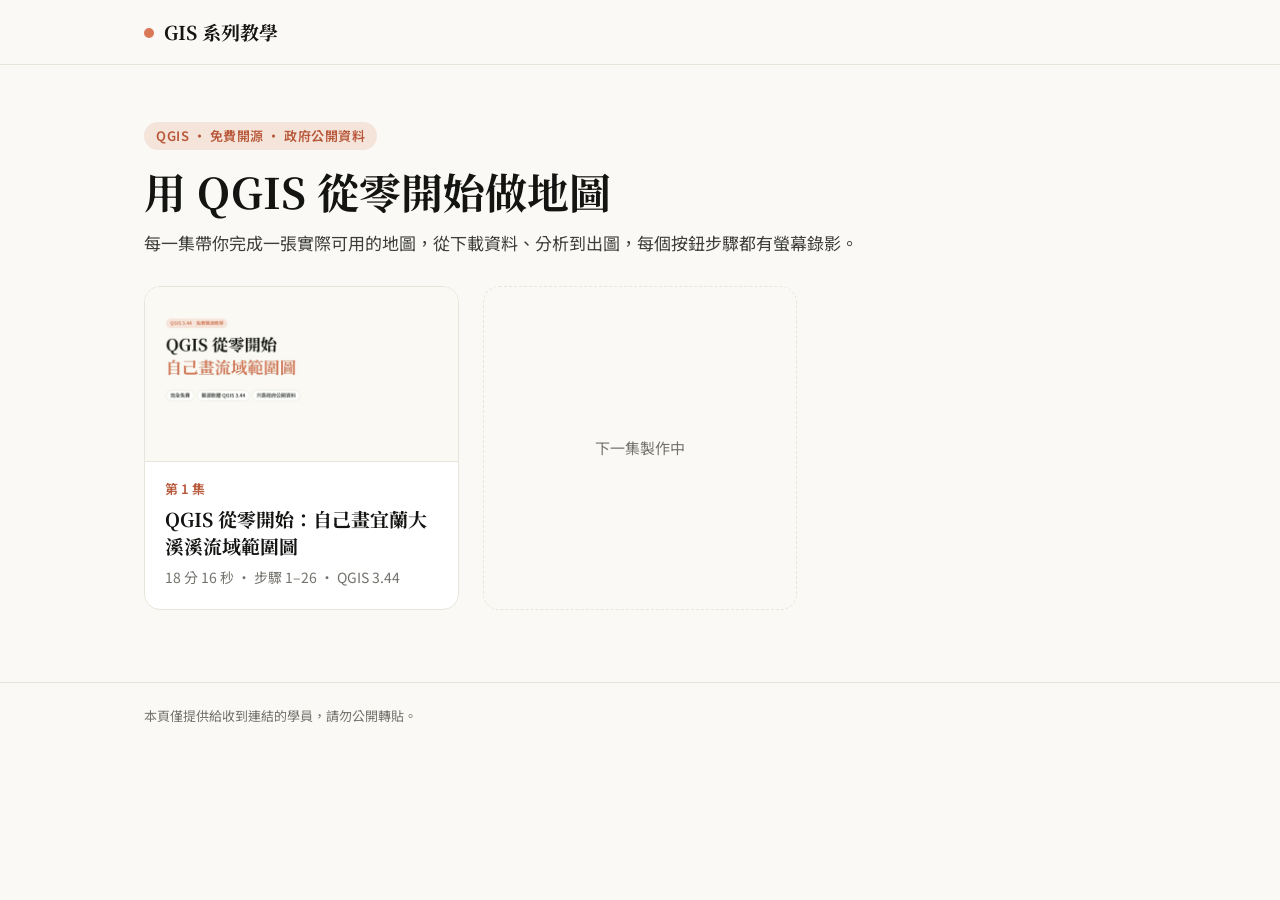
==== qqcyImNN0tmT/index.html @ 38f423c4 "第 1 集：大溪溪流域範圍圖教學頁面 Co-Authored-By: Claude Opus 5.5 <noreply@anthropic.com>" ====
<!DOCTYPE html>
<html lang="zh-Hant-TW">
<head>
<meta charset="utf-8">
<meta name="viewport" content="width=device-width, initial-scale=1">
<meta name="robots" content="noindex, nofollow, noarchive">
<meta name="referrer" content="no-referrer">
<title>GIS 系列教學</title>
<link rel="preconnect" href="https://fonts.googleapis.com">
<link rel="preconnect" href="https://fonts.gstatic.com" crossorigin>
<link href="https://fonts.googleapis.com/css2?family=Noto+Sans+TC:wght@400;600;700&family=Noto+Serif+TC:wght@600;700&display=swap" rel="stylesheet">
<link rel="stylesheet" href="../assets/site.css">
</head>
<body>
<header class="site"><div class="wrap"><a class="brand" href="./">GIS 系列教學</a></div></header>

<main class="wrap">
  <section class="hero">
    <span class="kicker">QGIS · 免費開源 · 政府公開資料</span>
    <h1>用 QGIS 從零開始做地圖</h1>
    <p class="lead">每一集帶你完成一張實際可用的地圖，從下載資料、分析到出圖，每個按鈕步驟都有螢幕錄影。</p>
  </section>

  <section class="grid">
    <!-- 新增一集：複製下面這個 <a class="card">，改連結、封面、標題 -->
    <a class="card" href="v01/">
      <img src="../assets/v01-poster.jpg" alt="QGIS 從零開始：自己畫流域範圍圖" loading="lazy">
      <div class="body">
        <div class="ep">第 1 集</div>
        <h3>QGIS 從零開始：自己畫宜蘭大溪溪流域範圍圖</h3>
        <div class="meta">18 分 16 秒 · 步驟 1–26 · QGIS 3.44</div>
      </div>
    </a>
    <div class="card soon">下一集製作中</div>
  </section>
</main>

<footer class="site"><div class="wrap">本頁僅提供給收到連結的學員，請勿公開轉貼。</div></footer>
</body>
</html>
---- assets/site.css ----
:root {
  --ivory: #FAF9F5;
  --paper: #FFFFFF;
  --ink: #141413;
  --ink2: #3D3D3A;
  --muted: #73726C;
  --line: #E8E6DC;
  --clay: #D97757;
  --clay-deep: #B8583A;
  --clay-soft: #F5E4DA;
  --serif: "Noto Serif TC", "Songti TC", serif;
  --sans: "Noto Sans TC", "PingFang TC", "Microsoft JhengHei", sans-serif;
}
* { box-sizing: border-box; }
html { background: var(--ivory); }
body { margin: 0; color: var(--ink); font-family: var(--sans); line-height: 1.7; -webkit-font-smoothing: antialiased; }
a { color: var(--clay-deep); }
.wrap { max-width: 1040px; margin: 0 auto; padding: 0 24px; }

header.site { border-bottom: 1px solid var(--line); }
header.site .wrap { display: flex; align-items: center; justify-content: space-between; height: 64px; }
.brand { font-family: var(--serif); font-weight: 700; font-size: 19px; color: var(--ink); text-decoration: none; }
.brand::before { content: ""; display: inline-block; width: 10px; height: 10px; border-radius: 50%; background: var(--clay); margin-right: 10px; vertical-align: 2px; }
.nav-back { font-size: 14px; color: var(--muted); text-decoration: none; }
.nav-back:hover { color: var(--clay-deep); }

.kicker { display: inline-block; font-size: 13px; font-weight: 600; letter-spacing: .04em; color: var(--clay-deep); background: var(--clay-soft); padding: 3px 12px; border-radius: 999px; }
h1 { font-family: var(--serif); font-weight: 700; font-size: clamp(28px, 4.2vw, 42px); line-height: 1.3; margin: 14px 0 10px; }
h2 { font-family: var(--serif); font-weight: 700; font-size: 22px; margin: 0 0 14px; }
.lead { color: var(--ink2); font-size: 17px; max-width: 46em; margin: 0; }

.hero { padding: 56px 0 28px; }
.grid { display: grid; grid-template-columns: repeat(auto-fill, minmax(300px, 1fr)); gap: 24px; padding-bottom: 72px; }
.card { display: block; background: var(--paper); border: 1px solid var(--line); border-radius: 16px; overflow: hidden; text-decoration: none; color: inherit; transition: transform .15s, box-shadow .15s; }
.card:hover { transform: translateY(-3px); box-shadow: 0 10px 28px rgba(20, 20, 19, .08); }
.card img { display: block; width: 100%; aspect-ratio: 16 / 9; object-fit: cover; border-bottom: 1px solid var(--line); }
.card .body { padding: 16px 20px 20px; }
.card .ep { font-size: 13px; color: var(--clay-deep); font-weight: 600; }
.card h3 { font-family: var(--serif); font-size: 19px; margin: 4px 0 6px; line-height: 1.45; }
.card .meta { font-size: 14px; color: var(--muted); }
.card.soon { border-style: dashed; background: transparent; display: grid; place-items: center; min-height: 240px; color: var(--muted); font-size: 15px; }
.card.soon:hover { transform: none; box-shadow: none; }

.player { padding: 32px 0 8px; }
.player video { display: block; width: 100%; aspect-ratio: 16 / 9; background: #000; border-radius: 14px; box-shadow: 0 8px 30px rgba(20, 20, 19, .10); }
.actions { display: flex; flex-wrap: wrap; gap: 12px; align-items: center; margin: 18px 0 0; }
.btn { display: inline-flex; align-items: center; gap: 8px; font: 600 15px var(--sans); padding: 10px 20px; border-radius: 999px; text-decoration: none; border: 1px solid var(--clay); background: var(--clay); color: #fff; cursor: pointer; }
.btn:hover { background: var(--clay-deep); border-color: var(--clay-deep); }
.btn.ghost { background: transparent; color: var(--clay-deep); }
.btn.ghost:hover { background: var(--clay-soft); }
.note { font-size: 13px; color: var(--muted); }

.cols { display: grid; grid-template-columns: 1.25fr 1fr; gap: 28px; padding: 36px 0 72px; }
@media (max-width: 820px) { .cols { grid-template-columns: 1fr; } }
.panel { background: var(--paper); border: 1px solid var(--line); border-radius: 16px; padding: 24px 26px; }
.chapters { list-style: none; margin: 0; padding: 0; }
.chapters li + li { border-top: 1px solid var(--line); }
.chapters button { all: unset; box-sizing: border-box; display: grid; grid-template-columns: 64px 1fr; gap: 10px; width: 100%; padding: 11px 6px; cursor: pointer; border-radius: 8px; }
.chapters button:hover, .chapters button.on { background: var(--clay-soft); }
.chapters .t { font: 600 14px ui-monospace, "Cascadia Mono", Consolas, monospace; color: var(--clay-deep); padding-top: 2px; }
.chapters .n { font-size: 15px; }
.chapters .s { display: block; font-size: 13px; color: var(--muted); }
dl.facts { margin: 0; display: grid; grid-template-columns: auto 1fr; gap: 8px 18px; font-size: 15px; }
dl.facts dt { color: var(--muted); }
dl.facts dd { margin: 0; }
.panel + .panel { margin-top: 20px; }
ul.src { margin: 0; padding-left: 1.2em; font-size: 15px; }
ul.src li { margin: 4px 0; }

footer.site { border-top: 1px solid var(--line); padding: 22px 0 36px; font-size: 13px; color: var(--muted); }
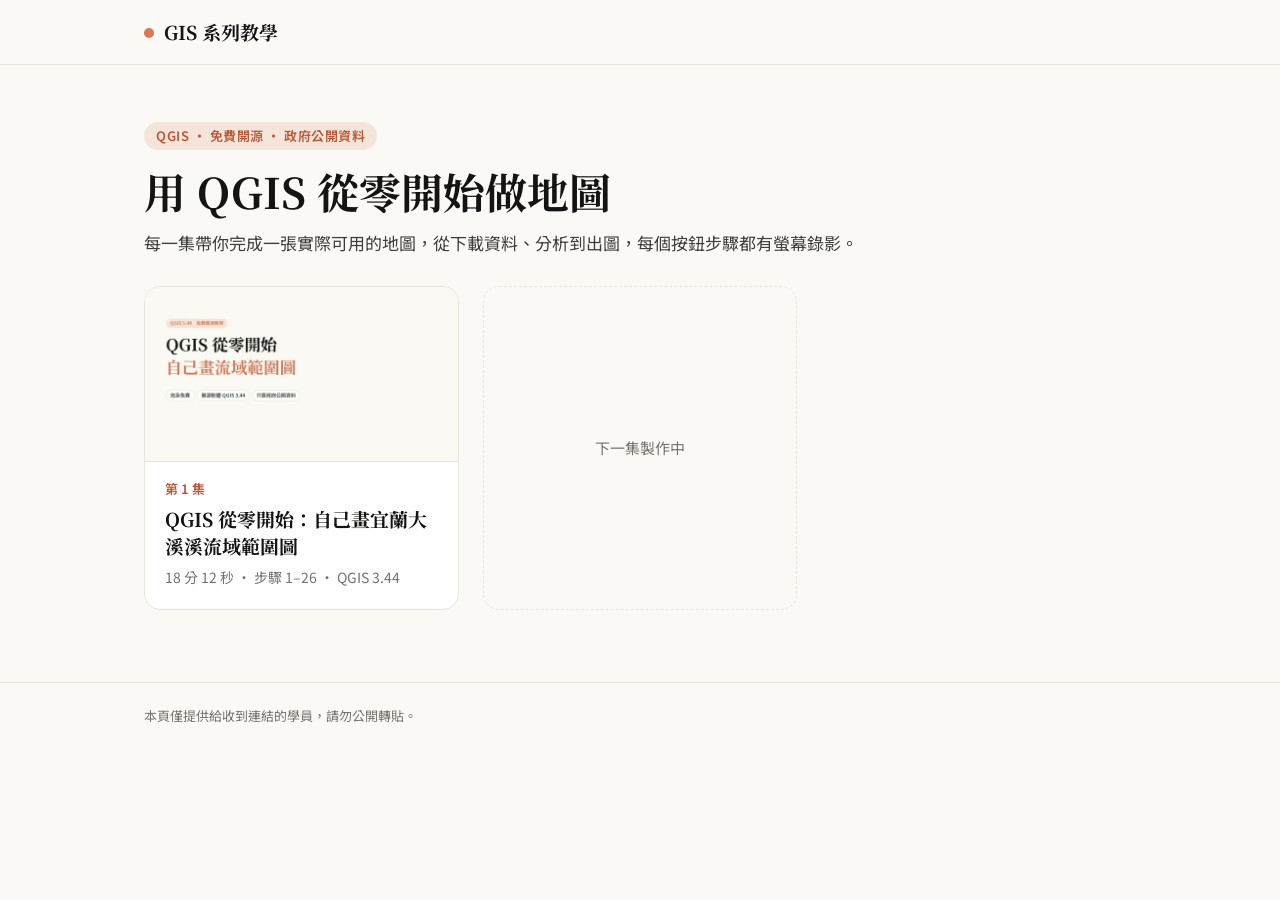
==== commit 2bd6ad09: "第 1 集：移除結尾按讚訂閱段落，更新長度 Co-Authored-By: Claude Opus 5.5 <noreply@anthropic.com>" ====
--- a/qqcyImNN0tmT/index.html
+++ b/qqcyImNN0tmT/index.html
@@ -28,7 +28,7 @@
       <div class="body">
         <div class="ep">第 1 集</div>
         <h3>QGIS 從零開始：自己畫宜蘭大溪溪流域範圍圖</h3>
-        <div class="meta">18 分 16 秒 · 步驟 1–26 · QGIS 3.44</div>
+        <div class="meta">18 分 12 秒 · 步驟 1–26 · QGIS 3.44</div>
       </div>
     </a>
     <div class="card soon">下一集製作中</div>
